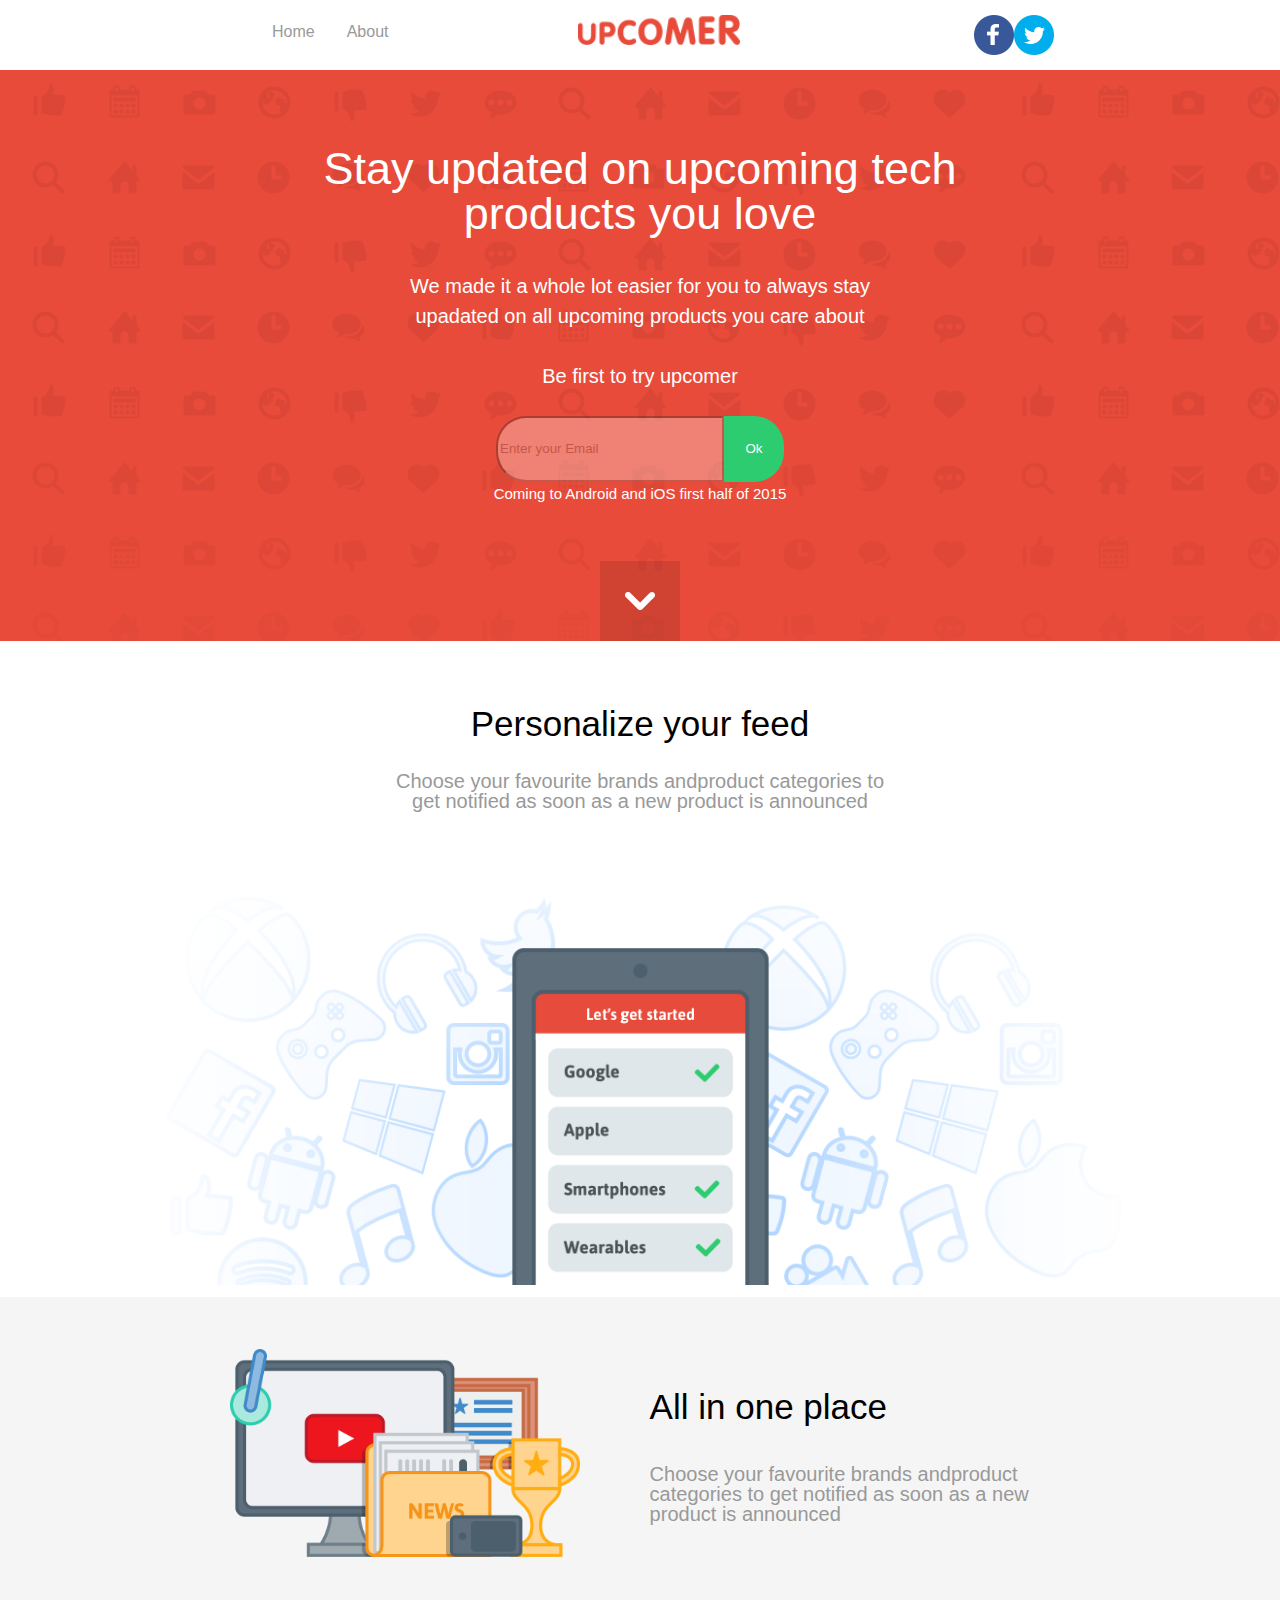
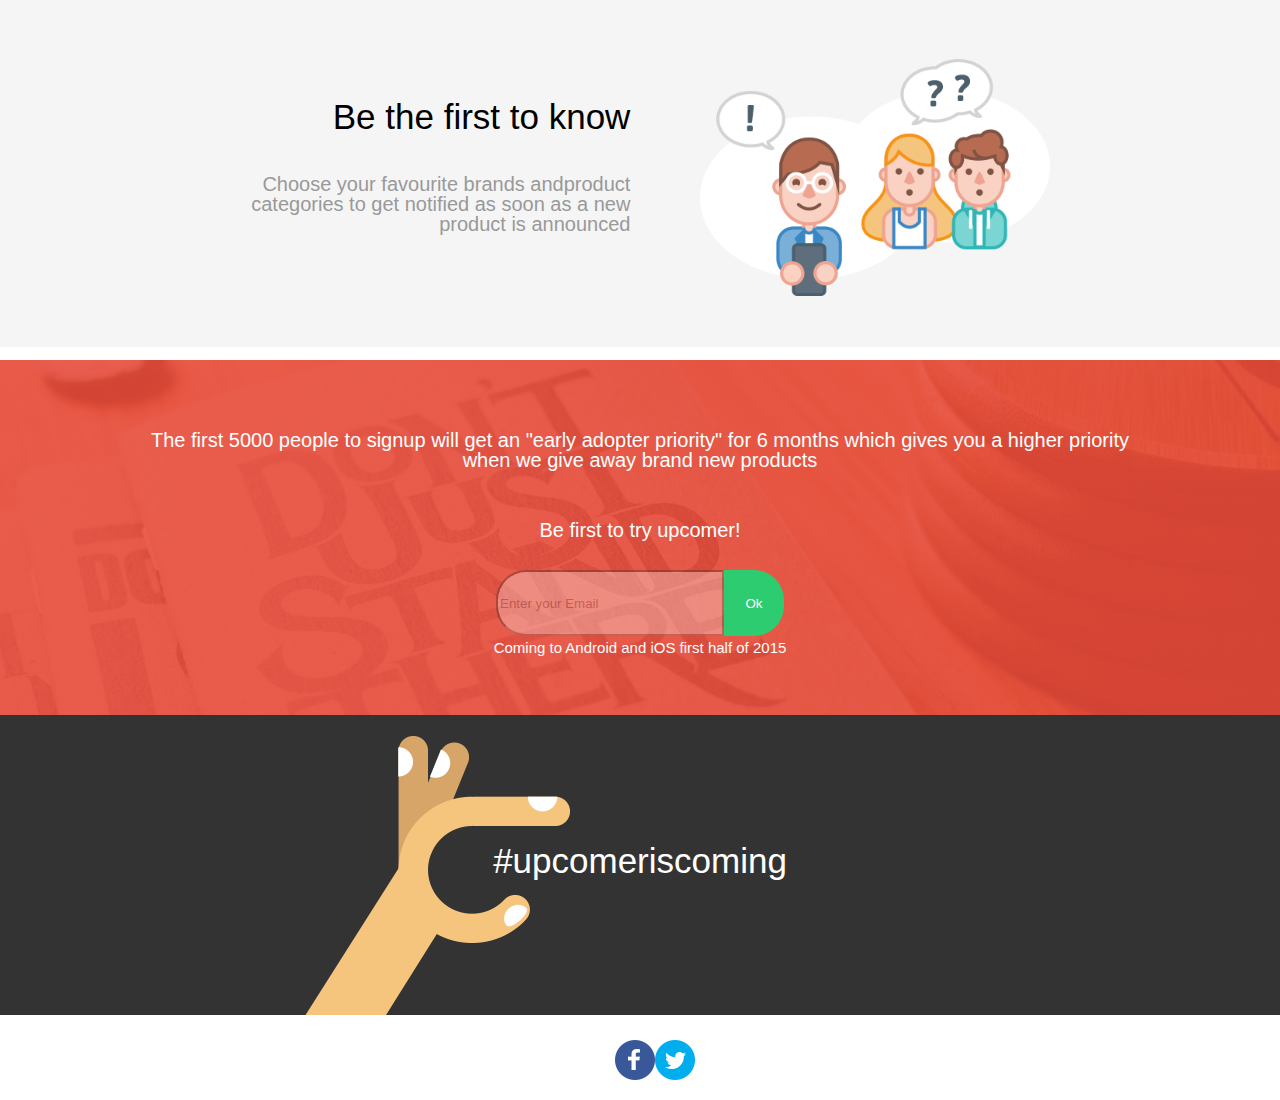
==== pages/index.html @ d28d7d4d "first commit" ====
<!DOCTYPE html>
<html>
    <head>
        <link href="../style/reset.css" type="text/css" rel="stylesheet">
        <link href="../style/style.css" type="text/css" rel="stylesheet">
        <meta charset="UTF-8">
        <meta name = "view-point" content=" width = device-width, initial-scale=1"/>

    </head>
    <body>
    <header>
        <div class="nav-div">
            <nav>
                <ul>
                    <li>
                        <a href="./index.html">Home</a>
                    </li>
                    <li>
                        <a href="./about.html">About</a>
                    </li>             
                </ul>
            </nav>
            <img src="../images/upcomer-logo.png" alt="logo" class="logo">
                    <div class="icons-div">
                            <img src="../images/fb-icon.png" alt="logo">
                            <img src="../images/tweet-icon.png" alt="logo">
                    </div>            
        </div>
        
    </header>
    <section   id="section1">
        <div class="section1-container">

            <h1>Stay updated on upcoming tech products you love</h1>
            <div class="h4-div">
                    <h4>We made it a whole lot easier for you to always stay </h4>
                    <h4>upadated on all upcoming products you care about</h4>
            </div>
            <h4>Be first to try upcomer</h4>
            <div class="email-div">
               <form>
                        <input type="email" id="email" placeholder="Enter your Email">
                        <button>Ok</button>
               </form>       
            </div>
            <h6>Coming to Android and iOS first half of 2015</h6>
            <div class="arrow-div">
                <img src="../images/down-arrow.png" alt="logo">
            </div>

        </div>
    </section>
    <section id="section2">
            <div class="section2-div1">
                <h2>Personalize your feed</h2>
                <h4>Choose your favourite brands andproduct categories to get notified as soon as
                     a new product is announced</h4>
                <img src="../images/feed_bg.png">
            </div>      
    </section>
    <section id="section3">
        <div class="section3-div1">
                <div class="section3-info ">
                    <img src="../images/illustration1.png">
                    <div class="align-left box-400px">
                            <h2>All in one place</h2>
                            <h4>Choose your favourite brands andproduct categories to get notified as soon as
                                 a new product is announced</h4>
                    </div>
                </div>
                <div class="section3-info ">
                    <div class="align-right box-400px">
                            <h2>Be the first to know</h2>
                            <h4>Choose your favourite brands andproduct categories to get notified as soon as
                                 a new product is announced</h4>
                    </div>
                    <img src="../images/illustration2.png">
                </div>
        </div>
    </section>
    <section id="signup">
        <div class="signup-container">
                <h4>The first 5000 people to signup will get an <b>"early adopter priority"</b>
                    for 6 months which gives you a higher priority when we give away brand new products
                </h4>
                <h4>Be first to try upcomer!</h4>
                <div class="email-div">
                    <form>
                                <input type="email" id="email" placeholder="Enter your Email">
                                <button>Ok</button>
                    </form>       
                </div>
                <h6>Coming to Android and iOS first half of 2015</h6>
        </div>
            
    </section>
    <section id="hashtag">
        <div class="hash-div">
            <h2>#upcomeriscoming</h2>
        </div>
    </section>
    <footer>
            <div class="icons-div">
                    <img src="../images/fb-icon.png" alt="logo">
                    <img src="../images/tweet-icon.png" alt="logo">
            </div>   
    </footer>
    </body>
</html>
---- style/style.css ----
ul {
    list-style-type: none;
    margin: 0;
    padding: 0;
    overflow: hidden;
  }
  
  li {
    float: left;
  }
  
  li a {
    display: block;
    color: #999999;
    text-align: center;
    padding: 14px 16px;
    text-decoration: none;
    font-size: 12pt;
  }
  li a:hover{
    color: #333333;
  }
  h1,h2,h4,h3,h6,a,p{
    font-family: 'Asap', sans-serif ;
  }
header{
  background-color: #ffffff;
  height: 70px;
}
.logo{
  height: 30px;
  padding-top: 5px;
  padding-right: 60px;
}
.nav-div{
  margin: 0% 20%;
  display: flex;
  flex-direction: row;
  flex-wrap: nowrap;
  justify-content: space-between;
  padding-top: 10px;
}
.icons-div{
  display: flex;
  flex-direction: row;
  flex-wrap: nowrap;
  justify-content: space-between;
  width: 50px;
  height: auto;
  padding-top: 5px;
}
#section1 {
  background-image: url('../images/bg1_repeat.png');
  height: auto;
}
.section1-container{
  margin:0% 25%;
  padding-top: 2%;
  display: flex;
  flex-direction: column;
  justify-content: space-between;
  align-items: stretch;
  flex-grow: 1;
}
.section1-container h1{
  position: relative;
  color: #ffffff;
  font-size: 45px;
  text-align: center;
  padding-top: 50px;
}
.section1-container h4{
  position: relative;
  color: #ffffff;
  font-size: 20px;
  text-align: center;
  padding-top: 10px;
}
.section1-container h6{
  position: relative;
  color: #ffffff;
  font-size: 15px;
  text-align: center;
  padding-top: 10px; 
}
.h4-div{
  padding: 30px 0px 30px;
}
.email-div{
  height: 60px;
  display: flex;
  justify-content: center;
  padding-top:30px; 

}
.email-div form{
  display: flex;
  justify-content: center;
}
.email-div input{
  width: 220px;
  height: 60px;
  opacity: 0.3;
  border-top-left-radius: 30px;
  border-bottom-left-radius: 30px;
}
.email-div button{
  width: 60px;
  height: 66px;
  outline: none;
  border :none;
  background-color: #2ecc71;
  color: #ffffff;
  border-top-right-radius: 30px;
  border-bottom-right-radius: 30px;
}
.arrow-div{
  display: flex;
  justify-content: space-around;
  padding-top:60px; 
}
#section2 {
  height: auto;
  background-color: #ffffff;
}
.section2-div1{
  margin: 0% 10%;
  display: flex;
  flex-direction: column;
  justify-content: space-between;
  text-align: center;
}
.section2-div1 h2{
  font-size: 35px;
  margin-top: 30px;
  padding: 35px 0px 20px 0px;
}
.section2-div1 h4{
  font-size: 20px;
  margin: 10px 25%;
  color: #999999;
}
#section3{
  height: auto;
  background-color: #f5f5f5;
}
.section3-div1 {
  display: flex;
  flex-direction: column;
  justify-content: space-around;
  margin: 1% 10%;
}
.section3-info{
  display: flex;
  flex-direction: row;
  flex-wrap: nowrap;
  justify-content: space-between;
  margin: 5% 10%;
  /* margin: 30px 100px; */
}
.section3-info h2{
  font-size: 35px;
  margin: 10% 0%;
}
.section3-info h4{
  font-size: 20px;
  color: #999999;
}
.section3-info img{
  width: 350px;
}
.align-left{
  text-align: left;
}
.align-right{
  text-align: right;
}
.box-400px{
  width: 400px;
  height: auto;
}
#signup{
  background-image: url('../images/bg2.png');
  height: auto;
}
.signup-container{
  margin: 0% 10%;
  padding: 20px 0px 60px 0px;;
}
.signup-container h3{
  position: relative;
  color: #ffffff;
  font-size: 25px;
  text-align: center;
  padding-top: 50px;
  
}
.signup-container h4{
  position: relative;
  color: #ffffff;
  font-size: 20px;
  text-align: center;
  padding-top: 50px;
  
}
.signup-container p{
  position: relative;
  color: #ffffff;
  font-size: 20px;
  text-align: center;
  padding-top: 50px;
  
}
.signup-container h6{
  position: relative;
  color: #ffffff;
  font-size: 15px;
  text-align: center;
  padding-top: 10px; 
}
.options{
  display: flex;
  flex-direction: row;
  flex-wrap: nowrap;
  justify-content: space-around;
  margin:0% 20% 0%;
  padding-bottom:50px; 
}
.nomargin{
  margin: 0%;
}
.options img{
  height: 50px;
  width: 220px;
}
#hashtag {
  height: 300px;;
  background-color: #333333;
  background-image: url('../images/hand.png');
  background-repeat: no-repeat; 
  background-position: 30% 100%;
}
.hash-div{
  display: flex;
  flex-direction: row;
  color: #ffffff;
  justify-content: space-around;
  text-align: center;
  /* padding: 10px 10px; */
}
.hash-div h2{
  position: relative;
  font-size: 35px;
  margin: 10% 0%;
}
footer {
  display: flex;
  justify-content: space-around;
  margin: 20px 0px;
}
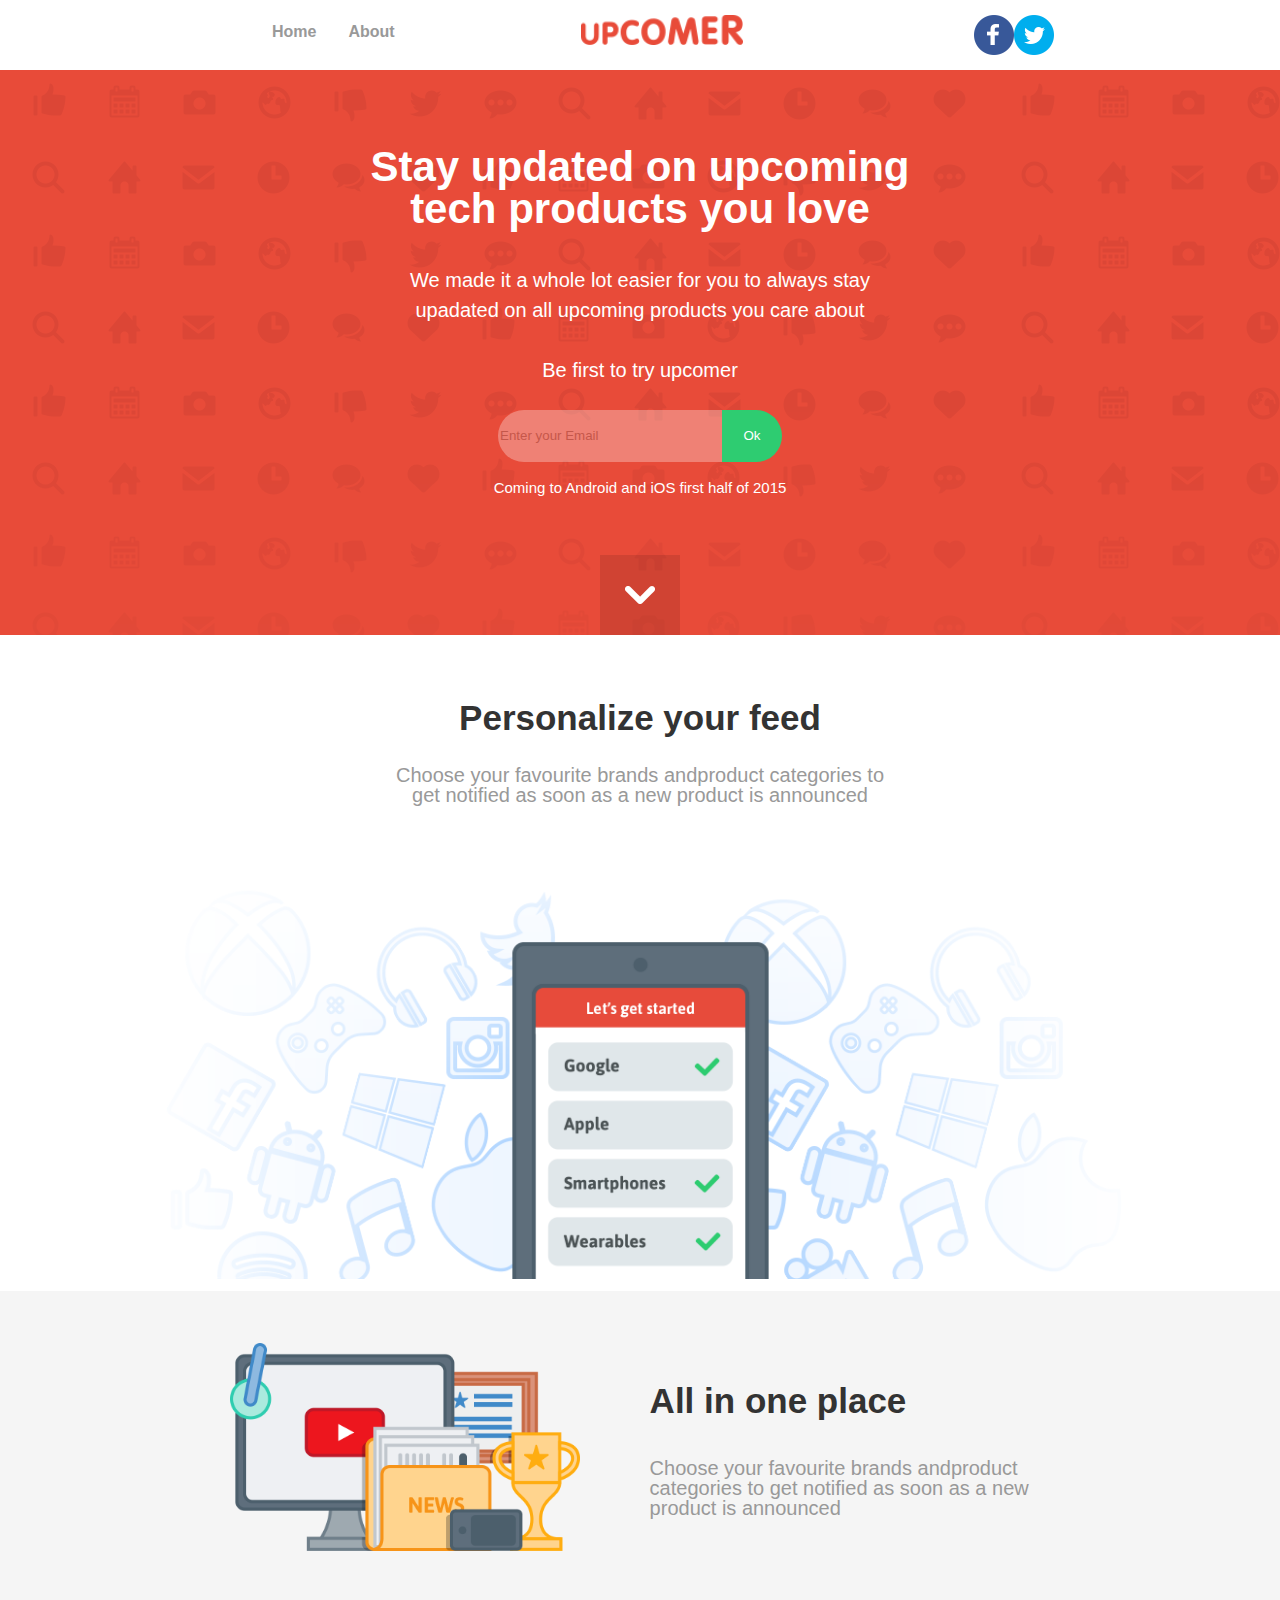
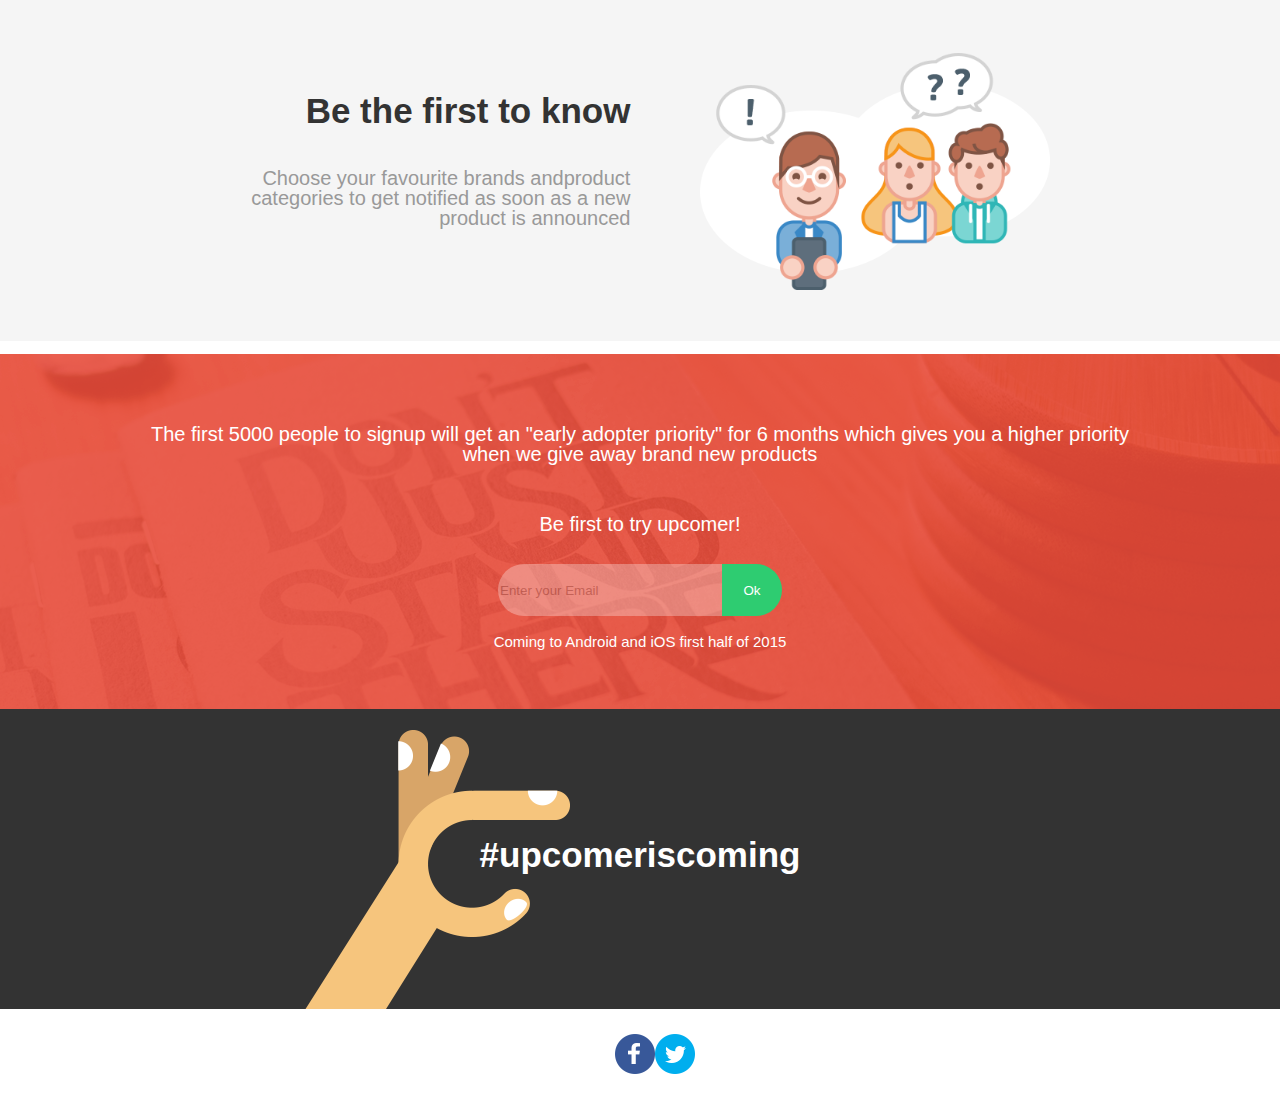
==== commit 4c455b8a: "js changed" ====
--- a/pages/index.html
+++ b/pages/index.html
@@ -31,7 +31,7 @@
     <section   id="section1">
         <div class="section1-container">
 
-            <h1>Stay updated on upcoming tech products you love</h1>
+            <h1>Stay updated on upcoming <br>tech products you love</h1>
             <div class="h4-div">
                     <h4>We made it a whole lot easier for you to always stay </h4>
                     <h4>upadated on all upcoming products you care about</h4>
--- a/style/style.css
+++ b/style/style.css
@@ -16,6 +16,7 @@
     padding: 14px 16px;
     text-decoration: none;
     font-size: 12pt;
+    font-weight: bold;
   }
   li a:hover{
     color: #333333;
@@ -65,9 +66,10 @@
 .section1-container h1{
   position: relative;
   color: #ffffff;
-  font-size: 45px;
-  text-align: center;
-  padding-top: 50px;
+  font-size: 42px;
+  text-align: center;
+  padding-top: 50px;
+  font-weight: bold;
 }
 .section1-container h4{
   position: relative;
@@ -99,14 +101,16 @@
 }
 .email-div input{
   width: 220px;
-  height: 60px;
+  height: 50px;
   opacity: 0.3;
   border-top-left-radius: 30px;
   border-bottom-left-radius: 30px;
+  outline: none;
+  border :none;
 }
 .email-div button{
   width: 60px;
-  height: 66px;
+  height: 52px;
   outline: none;
   border :none;
   background-color: #2ecc71;
@@ -134,6 +138,8 @@
   font-size: 35px;
   margin-top: 30px;
   padding: 35px 0px 20px 0px;
+  font-weight: bold;
+  color:#333333;
 }
 .section2-div1 h4{
   font-size: 20px;
@@ -161,6 +167,8 @@
 .section3-info h2{
   font-size: 35px;
   margin: 10% 0%;
+  font-weight: bold;
+  color:#333333;
 }
 .section3-info h4{
   font-size: 20px;
@@ -252,6 +260,7 @@
   position: relative;
   font-size: 35px;
   margin: 10% 0%;
+  font-weight: bold;
 }
 footer {
   display: flex;
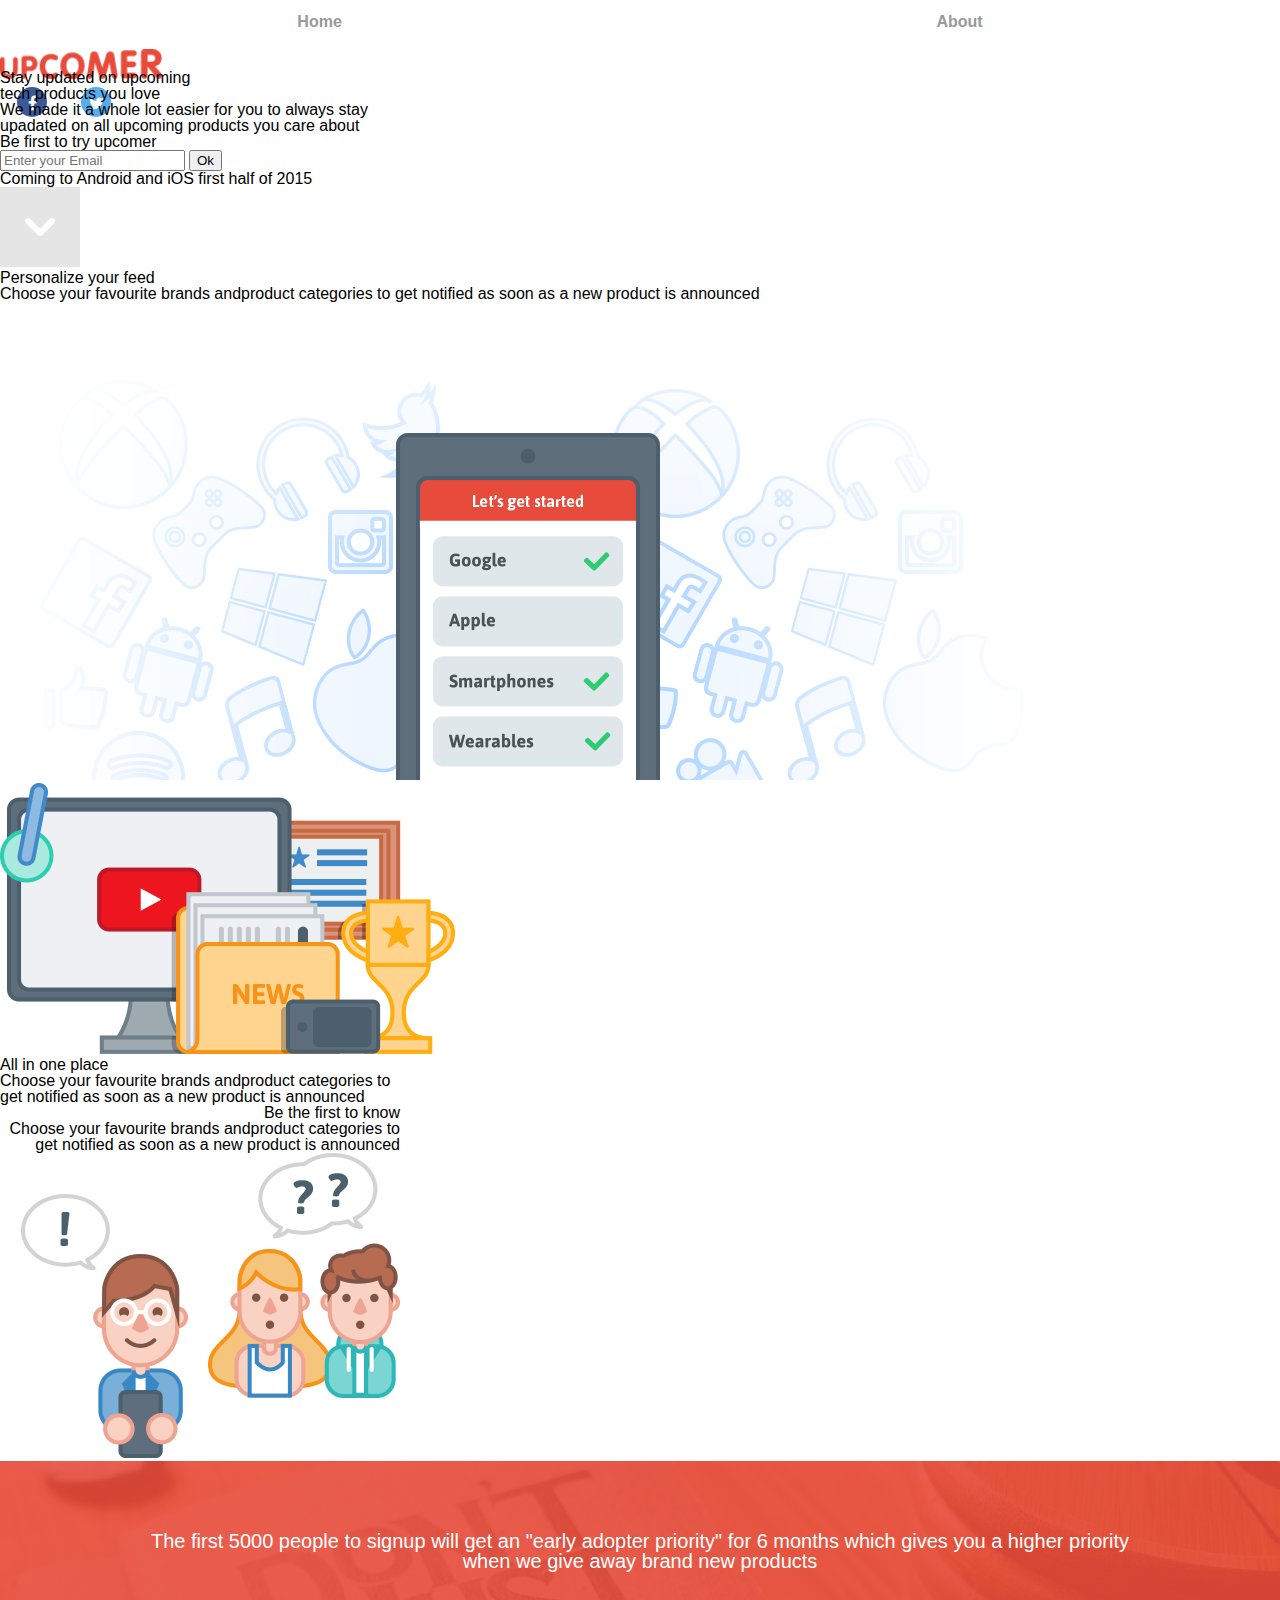
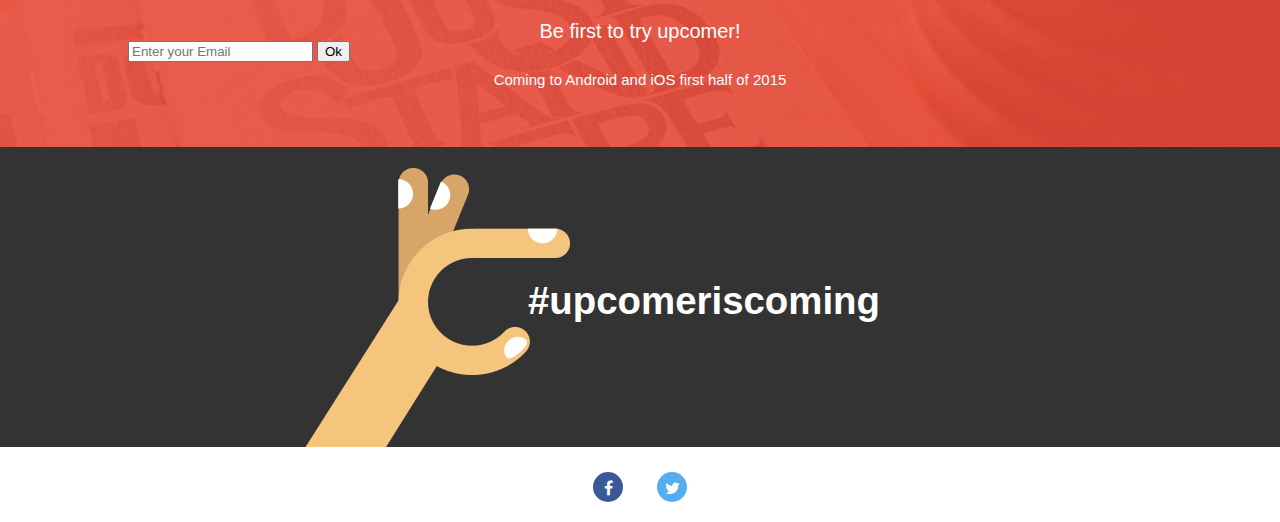
==== commit 887181a4: "Made the page responsive" ====
--- a/pages/index.html
+++ b/pages/index.html
@@ -3,6 +3,8 @@
     <head>
         <link href="../style/reset.css" type="text/css" rel="stylesheet">
         <link href="../style/style.css" type="text/css" rel="stylesheet">
+        <link href="../style/home.css" type="text/css" rel="stylesheet">
+        <link rel="stylesheet" href="https://cdnjs.cloudflare.com/ajax/libs/font-awesome/4.7.0/css/font-awesome.min.css">
         <meta charset="UTF-8">
         <meta name = "view-point" content=" width = device-width, initial-scale=1"/>
 
@@ -21,10 +23,15 @@
                 </ul>
             </nav>
             <img src="../images/upcomer-logo.png" alt="logo" class="logo">
-                    <div class="icons-div">
-                            <img src="../images/fb-icon.png" alt="logo">
-                            <img src="../images/tweet-icon.png" alt="logo">
-                    </div>            
+            <div class="icons">
+                <div class="facebook">
+                    <i class="fa fa-facebook" style="color:white"></i>
+                </div>
+                <div class="twitter">
+                    <i class="fa fa-twitter" style="color:white"></i>
+                </div>
+                
+        </div>               
         </div>
         
     </header>
@@ -95,15 +102,20 @@
             
     </section>
     <section id="hashtag">
-        <div class="hash-div">
+        <div class="hash">
             <h2>#upcomeriscoming</h2>
         </div>
     </section>
     <footer>
-            <div class="icons-div">
-                    <img src="../images/fb-icon.png" alt="logo">
-                    <img src="../images/tweet-icon.png" alt="logo">
-            </div>   
+        <div class="icons">
+            <div class="facebook">
+                <i class="fa fa-facebook" style="color:white"></i>
+            </div>
+            <div class="twitter">
+                <i class="fa fa-twitter" style="color:white"></i>
+            </div>
+            
+    </div>     
     </footer>
     </body>
 </html>--- a/style/style.css
+++ b/style/style.css
@@ -33,7 +33,7 @@
   padding-top: 5px;
   padding-right: 60px;
 }
-.nav-div{
+.navbar{
   margin: 0% 20%;
   display: flex;
   flex-direction: row;
@@ -41,229 +41,67 @@
   justify-content: space-between;
   padding-top: 10px;
 }
-.icons-div{
+ul{
   display: flex;
   flex-direction: row;
   flex-wrap: nowrap;
-  justify-content: space-between;
-  width: 50px;
-  height: auto;
-  padding-top: 5px;
+  justify-content: space-around
 }
-#section1 {
-  background-image: url('../images/bg1_repeat.png');
-  height: auto;
-}
-.section1-container{
-  margin:0% 25%;
-  padding-top: 2%;
-  display: flex;
-  flex-direction: column;
-  justify-content: space-between;
-  align-items: stretch;
-  flex-grow: 1;
-}
-.section1-container h1{
-  position: relative;
-  color: #ffffff;
-  font-size: 42px;
-  text-align: center;
-  padding-top: 50px;
-  font-weight: bold;
-}
-.section1-container h4{
-  position: relative;
-  color: #ffffff;
-  font-size: 20px;
-  text-align: center;
-  padding-top: 10px;
-}
-.section1-container h6{
-  position: relative;
-  color: #ffffff;
-  font-size: 15px;
-  text-align: center;
-  padding-top: 10px; 
-}
-.h4-div{
-  padding: 30px 0px 30px;
-}
-.email-div{
-  height: 60px;
-  display: flex;
-  justify-content: center;
-  padding-top:30px; 
-
-}
-.email-div form{
-  display: flex;
-  justify-content: center;
-}
-.email-div input{
-  width: 220px;
-  height: 50px;
-  opacity: 0.3;
-  border-top-left-radius: 30px;
-  border-bottom-left-radius: 30px;
-  outline: none;
-  border :none;
-}
-.email-div button{
-  width: 60px;
-  height: 52px;
-  outline: none;
-  border :none;
-  background-color: #2ecc71;
-  color: #ffffff;
-  border-top-right-radius: 30px;
-  border-bottom-right-radius: 30px;
-}
-.arrow-div{
-  display: flex;
-  justify-content: space-around;
-  padding-top:60px; 
-}
-#section2 {
-  height: auto;
-  background-color: #ffffff;
-}
-.section2-div1{
-  margin: 0% 10%;
-  display: flex;
-  flex-direction: column;
-  justify-content: space-between;
-  text-align: center;
-}
-.section2-div1 h2{
-  font-size: 35px;
-  margin-top: 30px;
-  padding: 35px 0px 20px 0px;
-  font-weight: bold;
-  color:#333333;
-}
-.section2-div1 h4{
-  font-size: 20px;
-  margin: 10px 25%;
-  color: #999999;
-}
-#section3{
-  height: auto;
-  background-color: #f5f5f5;
-}
-.section3-div1 {
-  display: flex;
-  flex-direction: column;
-  justify-content: space-around;
-  margin: 1% 10%;
-}
-.section3-info{
-  display: flex;
-  flex-direction: row;
-  flex-wrap: nowrap;
-  justify-content: space-between;
-  margin: 5% 10%;
-  /* margin: 30px 100px; */
-}
-.section3-info h2{
-  font-size: 35px;
-  margin: 10% 0%;
-  font-weight: bold;
-  color:#333333;
-}
-.section3-info h4{
-  font-size: 20px;
-  color: #999999;
-}
-.section3-info img{
-  width: 350px;
-}
-.align-left{
-  text-align: left;
-}
-.align-right{
-  text-align: right;
-}
-.box-400px{
-  width: 400px;
-  height: auto;
-}
-#signup{
-  background-image: url('../images/bg2.png');
-  height: auto;
-}
-.signup-container{
-  margin: 0% 10%;
-  padding: 20px 0px 60px 0px;;
-}
-.signup-container h3{
-  position: relative;
-  color: #ffffff;
-  font-size: 25px;
-  text-align: center;
-  padding-top: 50px;
-  
-}
-.signup-container h4{
-  position: relative;
-  color: #ffffff;
-  font-size: 20px;
-  text-align: center;
-  padding-top: 50px;
-  
-}
-.signup-container p{
-  position: relative;
-  color: #ffffff;
-  font-size: 20px;
-  text-align: center;
-  padding-top: 50px;
-  
-}
-.signup-container h6{
-  position: relative;
-  color: #ffffff;
-  font-size: 15px;
-  text-align: center;
-  padding-top: 10px; 
-}
-.options{
+.icons{
   display: flex;
   flex-direction: row;
   flex-wrap: nowrap;
   justify-content: space-around;
-  margin:0% 20% 0%;
-  padding-bottom:50px; 
+  width: 10%;
+  height: auto;
+  padding-top: 5px;
 }
-.nomargin{
-  margin: 0%;
+.facebook{
+  height: 30px;
+  width: 30px;
+  border-radius: 50%;
+  background-color: #3b5998;
+  display: flex;
+  justify-content: space-around;
 }
-.options img{
-  height: 50px;
-  width: 220px;
+.twitter{
+  height: 30px;
+  width: 30px;
+  border-radius: 50%;
+  background-color: #55ACEE;
+  display: flex;
+  justify-content: space-around;
+}
+i{
+  padding-top:25% 
 }
 #hashtag {
-  height: 300px;;
+  height: 300px;
   background-color: #333333;
   background-image: url('../images/hand.png');
   background-repeat: no-repeat; 
   background-position: 30% 100%;
 }
-.hash-div{
+.hash{
   display: flex;
   flex-direction: row;
   color: #ffffff;
   justify-content: space-around;
   text-align: center;
+  height: inherit;
   /* padding: 10px 10px; */
 }
-.hash-div h2{
+.hash h2{
   position: relative;
-  font-size: 35px;
-  margin: 10% 0%;
+  font-size: 3vw;
+  height: 3.5vw ;
+  top: 45%;
+  left: 5%;
+  /* margin: 3.5em 0%; */
   font-weight: bold;
 }
 footer {
   display: flex;
   justify-content: space-around;
   margin: 20px 0px;
-}+}
--- a/style/home.css
+++ b/style/home.css
@@ -0,0 +1,200 @@
+#main {
+    background-image: url('../images/bg1_repeat.png');
+    height: auto;
+  }
+  .main-container{
+    margin:0% 25%;
+    padding-top: 2%;
+    display: flex;
+    flex-direction: column;
+    justify-content: space-between;
+    align-items: stretch;
+    flex-grow: 1;
+  }
+  .main-container h1{
+    position: relative;
+    color: #ffffff;
+    font-size: 42px;
+    text-align: center;
+    padding-top: 50px;
+    font-weight: bold;
+  }
+  .main-container h4{
+    position: relative;
+    color: #ffffff;
+    font-size: 20px;
+    text-align: center;
+    padding-top: 10px;
+  }
+  .main-container h6{
+    position: relative;
+    color: #ffffff;
+    font-size: 15px;
+    text-align: center;
+    padding-top: 10px; 
+  }
+  .main-content{
+    padding: 30px 0px 30px;
+  }
+  .email{
+    height: 60px;
+    display: flex;
+    justify-content: center;
+    padding-top:30px; 
+  
+  }
+  .email form{
+    display: flex;
+    justify-content: center;
+  }
+  .email input{
+    width: 220px;
+    height: 50px;
+    opacity: 0.3;
+    border-top-left-radius: 30px;
+    border-bottom-left-radius: 30px;
+    outline: none;
+    border :none;
+  }
+  .email button{
+    width: 60px;
+    height: 52px;
+    outline: none;
+    border :none;
+    background-color: #2ecc71;
+    color: #ffffff;
+    border-top-right-radius: 30px;
+    border-bottom-right-radius: 30px;
+  }
+  .arrow{
+    display: flex;
+    justify-content: space-around;
+    padding-top:60px; 
+  }
+  #personalize {
+    height: auto;
+    background-color: #ffffff;
+  }
+  .personalize-container{
+    margin: 0% 10%;
+    display: flex;
+    flex-direction: column;
+    justify-content: space-between;
+    text-align: center;
+  }
+  .personalize-container h2{
+    font-size: 35px;
+    margin-top: 30px;
+    padding: 35px 0px 20px 0px;
+    font-weight: bold;
+    color:#333333;
+  }
+  .personalize-container h4{
+    font-size: 20px;
+    margin: 10px 25%;
+    color: #999999;
+  }
+  #advertise{
+    height: auto;
+    background-color: #f5f5f5;
+  }
+  .advertise-container {
+    display: flex;
+    flex-direction: column;
+    justify-content: space-around;
+    margin: 1% 10%;
+  }
+  .advertise-info{
+    display: flex;
+    flex-direction: row;
+    flex-wrap: nowrap;
+    justify-content: space-between;
+    margin: 5% 10%;
+    /* margin: 30px 100px; */
+  }
+  .advertise-info h2{
+    font-size: 35px;
+    margin: 10% 0%;
+    font-weight: bold;
+    color:#333333;
+  }
+  .advertise-info h4{
+    font-size: 20px;
+    color: #999999;
+  }
+  .advertise-info img{
+    width: 50vw;
+    height: 100%
+  }
+  .align-left{
+    text-align: left;
+  }
+  .align-right{
+    text-align: right;
+  }
+  .box-400px{
+    width: 400px;
+    height: auto;
+  }
+  #signup{
+    background-image: url('../images/bg2.png');
+    height: auto;
+  }
+  .signup-container{
+    margin: 0% 10%;
+    padding: 20px 0px 60px 0px;;
+  }
+  .signup-container h3{
+    position: relative;
+    color: #ffffff;
+    font-size: 25px;
+    text-align: center;
+    padding-top: 50px;
+    font-weight: bold; 
+  }
+  .signup-container h4{
+    position: relative;
+    color: #ffffff;
+    font-size: 20px;
+    text-align: center;
+    padding-top: 50px;
+    
+  }
+  .signup-container p{
+    position: relative;
+    color: #ffffff;
+    font-size: 20px;
+    text-align: center;
+    padding-top: 50px;
+    
+  }
+  .signup-container h6{
+    position: relative;
+    color: #ffffff;
+    font-size: 15px;
+    text-align: center;
+    padding-top: 10px; 
+  }
+  @media only screen and (max-width:420px) and (max-height:750px) and (orientation:portrait){
+    .signup-container h4,p{
+      font-size: 18px;
+    }
+    .signup-container h6{
+      font-size: 15px;
+    }
+  }
+  .options{
+    display: flex;
+    flex-direction: row;
+    flex-wrap: nowrap;
+    justify-content: space-around;
+    margin:0% 20% 0%;
+    padding-bottom:50px; 
+  }
+  .nomargin{
+    margin: 0%;
+  }
+  .options img{
+    height: 50px;
+    width: 220px;
+  }